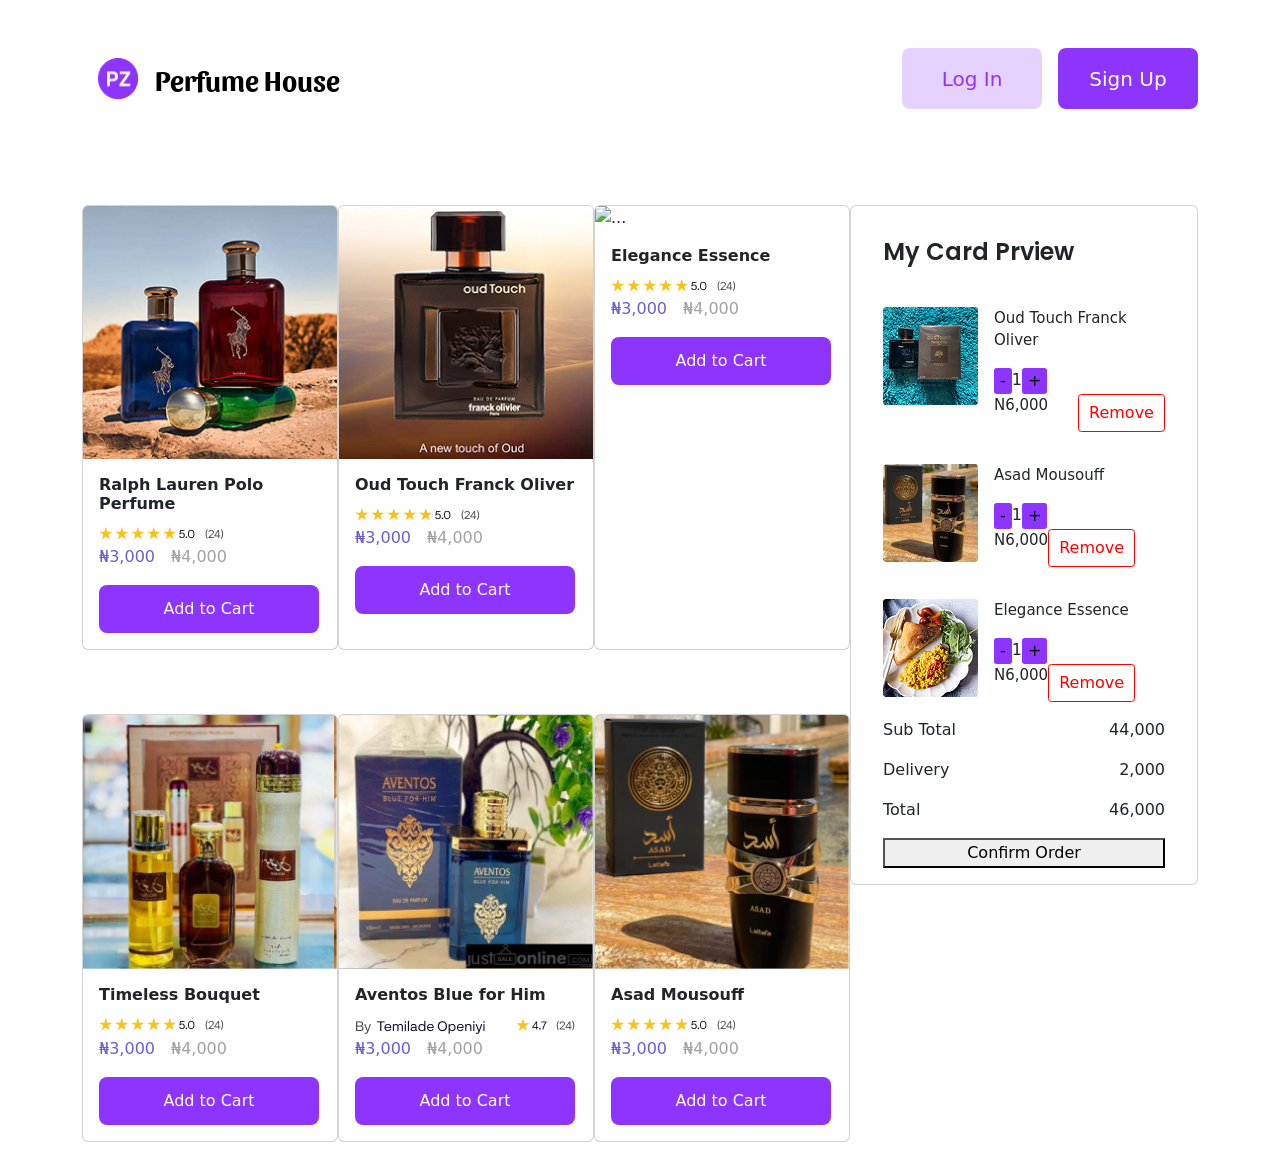
==== index.html @ 573912c6 "fixes: worked on project + issue" ====
<!doctype html>
<html lang="en">

<head>
  <meta charset="UTF-8" />
  <meta name="viewport" content="width=device-width, initial-scale=1.0" />
  <title>Perfume</title>
  <link href="https://cdn.jsdelivr.net/npm/bootstrap@5.3.8/dist/css/bootstrap.min.css" rel="stylesheet"
    integrity="sha384-sRIl4kxILFvY47J16cr9ZwB07vP4J8+LH7qKQnuqkuIAvNWLzeN8tE5YBujZqJLB" crossorigin="anonymous" />
  <link rel="stylesheet" href="style.css" />
</head>

<body>
  <!-- Nav -->
  <nav class="navbar navbar-expand-lg">
    <div class="container">
      <a class="navbar-brand d-flex" href="#"><img src="assets/Group 9283 (1).png" class="" alt=""><span
          class="d-none d-md-block">Perfume House</span></a>
      <button class="navbar-toggler" type="button" data-bs-toggle="collapse" data-bs-target="#navbarSupportedContent"
        aria-controls="navbarSupportedContent" aria-expanded="false" aria-label="Toggle navigation">
        <span class="navbar-toggler-icon "></span>
      </button>
      <div class="collapse navbar-collapse" id="navbarSupportedContent">
        <ul class="navbar-nav me-auto mb-2 mb-lg-0">
        </ul>
        <form class="d-flex gap-3" role="search">
          <button class="btn btn-outline-success" type="submit" id="btn-1">Log In</button>
          <button class="btn btn-outline-success" type="submit" id="btn-2">Sign Up</button>
        </form>
      </div>
    </div>
  </nav>



  <!-- Main -->
  <main class="d-flex flex-row">
    <div class="main-div container">
      <section class="cards d-flex flex-column">

        <div class="card-123 d-flex justify-content-between">
          <!-- Card 1 -->
          <div class="card" style="width: 256px">
            <img src="assets/image 1.png" class="card-img-top" alt="...">
            <div class="card-body">
              <h5 class="card-title">Ralph Lauren Polo Perfume</h5>
              <img src="assets/Frame 25.png" alt="frame25">
              <div class="d-flex gap-3">
                <p id="p-1">₦3,000
                <p id="p-2">₦4,000</p>
                </p>
              </div>
              <button>Add to Cart</button>
            </div>
          </div>

          <!-- Card 2 -->
          <div class="card" style="width: 256px">
            <img src="assets/image 1 (1).png" class="card-img-top" alt="...">
            <div class="card-body">
              <h5 class="card-title">Oud Touch Franck Oliver</h5>
              <img src="assets/Frame 25.png" alt="frame25">
              <div class="d-flex gap-3">
                <p id="p-1">₦3,000
                <p id="p-2">₦4,000</p>
                </p>
              </div>
              <button>Add to Cart</button>
            </div>
          </div>

          <!-- Card 3 -->
          <div class="card" style="width: 256px">
            <img src="assets/images.png" class="card-img-top" alt="...">
            <div class="card-body">
              <h5 class="card-title">Elegance Essence</h5>
              <img src="assets/Frame 25.png" alt="frame25">
              <div class="d-flex gap-3">
                <p id="p-1">₦3,000
                <p id="p-2">₦4,000</p>
                </p>
              </div>
              <button>Add to Cart</button>
            </div>
          </div>
        </div>

        <div class="card-456 d-flex justify-content-between pt-5">
          <!-- Card 4 -->
          <div class="card" style="width: 256px">
            <img src="assets/Images (1).png" class="card-img-top" alt="...">
            <div class="card-body">
              <h5 class="card-title">Timeless Bouquet</h5>
              <img src="assets/Frame 25.png" alt="frame25">
              <div class="d-flex gap-3">
                <p id="p-1">₦3,000
                <p id="p-2">₦4,000</p>
                </p>
              </div>
              <button>Add to Cart</button>
            </div>
          </div>

          <!-- Card 5 -->
          <div class="card" style="width: 256px">
            <img src="assets/Images (2).png" class="card-img-top" alt="...">
            <div class="card-body">
              <h5 class="card-title">Aventos Blue for Him</h5>
              <img src="assets/Frame 26.png" alt="frame25">
              <div class="d-flex gap-3">
                <p id="p-1">₦3,000
                <p id="p-2">₦4,000</p>
                </p>
              </div>
              <button>Add to Cart</button>
            </div>
          </div>

          <!-- Card 6 -->
          <div class="card" style="width: 256px">
            <img src="assets/Images (3).png" class="card-img-top" alt="...">
            <div class="card-body">
              <h5 class="card-title">Asad Mousouff</h5>
              <img src="assets/Frame 25.png" alt="frame25">
              <div class="d-flex gap-3">
                <p id="p-1">₦3,000
                <p id="p-2">₦4,000</p>
                </p>
              </div>
              <button>Add to Cart</button>
            </div>
          </div>
        </div>
      </section>
      <!-- My Cart Preview -->
      <div>
        <div class="card mcp p-3" style="width: 348px">
          <div class="card-body">
            <h5 class="card-title">My Card Prview</h5>
          </div>

          <!-- 1 -->
          <div class="d-flex flex-column mcp-div">
            <div class="d-flex">
              <img src="assets/Frame 1000004688.png" alt="">
              <div class="d-flex flex-column">
                <div class="d-flex justify-content-center text-div">
                  <p>Oud Touch Franck Oliver</p>
                </div>

                <div class="d-flex"><button class="minus-btn">-</button>1<button class="plus-btn">+</button></div>
                <div class="d-flex justify-content-between">
                  <p>N6,000</p><button class="remove-btn">Remove</button>
                </div>
              </div>
            </div>
          </div>

          <!-- 2 -->
          <div class="d-flex flex-column mcp-div">
            <div class="d-flex">
              <img src="assets/Frame 1000004688 (3).png" alt="">
              <div class="d-flex flex-column">
                <div class="d-flex align-items-center text-div">
                  <p>Asad Mousouff</p>
                </div>

                <div class="d-flex"><button class="minus-btn">-</button>1<button class="plus-btn">+</button></div>
                <div class="d-flex justify-content-between">
                  <p>N6,000</p><button class="remove-btn">Remove</button>
                </div>
              </div>
            </div>
          </div>

          <!-- 3 -->
          <div class="d-flex flex-column mcp-div">
            <div class="d-flex">
              <img src="assets/Frame 1000004688 (4).png" alt="">
              <div class="d-flex flex-column">
                <div class="d-flex align-items-center text-div">
                  <p>Elegance Essence</p>
                </div>

                <div class="d-flex"><button class="minus-btn">-</button>1<button class="plus-btn">+</button></div>
                <div class="d-flex justify-content-between">
                  <p>N6,000</p><button class="remove-btn">Remove</button>
                </div>
              </div>
            </div>
          </div>

        <!-- Order Confirmation -->
        <div class="d-flex flex-column od-conf">
          <div class="d-flex justify-content-between">
            <p>Sub Total</p>
            <p>44,000</p>
          </div>
          <div class="d-flex justify-content-between">
            <p>Delivery</p>
            <p>2,000</p>
          </div>
          <div class="d-flex justify-content-between">
            <p>Total</p>
            <p>46,000</p>
          </div>
          <button>Confirm Order</button>
        </div>
        </div>


      </div>


    </div>
  </main>

  <script src="https://cdn.jsdelivr.net/npm/bootstrap@5.3.8/dist/js/bootstrap.bundle.min.js"
    integrity="sha384-FKyoEForCGlyvwx9Hj09JcYn3nv7wiPVlz7YYwJrWVcXK/BmnVDxM+D2scQbITxI"
    crossorigin="anonymous"></script>
</body>

</html>
---- style.css ----
@import url("https://fonts.googleapis.com/css2?family=Sansita:ital,wght@0,400;0,700;0,800;0,900;1,400;1,700;1,800;1,900&display=swap");
@import url('https://fonts.googleapis.com/css2?family=Poppins:ital,wght@0,100;0,200;0,300;0,400;0,500;0,600;0,700;0,800;0,900;1,100;1,200;1,300;1,400;1,500;1,600;1,700;1,800;1,900&display=swap');

/* Nav */

.navbar {
  padding: 3rem 0;
}

.navbar-brand img {
  padding-right: 1rem;
}

.navbar form button {
  width: 140px;
  height: 61px;
  padding: 10px;
  border-radius: 8px;
  border: none;
  font-size: 20px;
  font-weight: 500;
}

.navbar a {
  font-size: 28px;
  font-weight: 700;
  font-family: "Sansita", sans-serif;
  padding-left: 1rem;
}
nav #btn-1 {
  color: #8d34ff;
  background-color: #e6d2ff;
}

nav #btn-2 {
  color: white;
  background-color: #8d34ff;
}

/* Main */

main {

}

.main-div {
  margin-top: 3rem;
  display: flex;
  justify-content: space-between;

}
.card {
  display: flex;
margin: 0 auto;
width: 375px;
margin-bottom: 1rem;
}

.cards .card button{
padding: 12px 42.5px;
background-color: #8D34FF;
border-radius: 8px;
width: 220px;
color: white;
border: none;
}
.card #p-1{
  color: #6D5DD3;
  font-weight: 500;
}

.card #p-2{
  color: #A2A2A2;
  font-weight: 500;
}



.card h5 {
  font-size: 16px;
  font-weight: 700;
}

main section {
  display: flex;
  width: 838px;
}

main section .card {
  width: 256px;
}

/* My Cart Preview */
.mcp {
  width: 348px;
}

.mcp h5 {
  font-size: 24px;
  font-weight: 600;
  font-family: "Poppins", sans-serif;
}

.mcp img {
width: 95px;
height: 98px;
margin-right: 1rem;
}

.plus-btn {
  background-color: #8D34FF;
border: none;
border-radius: 2.79px;
}

.minus-btn {
  background-color: #8D34FF;
border: none;
border-radius: 2.79px;
}

.mcp .text-div {
  padding: 0 auto ;
}

.mcp-div {
padding: 1rem 1rem;
}

.od-conf {
padding: 0 1rem;
}

.mcp-div p{
  font-size: 15px;
font-weight: 500;
}


.mcp button {

}


.mcp .remove-btn {
  justify-content: center;
  align-items: center;
  display: flex;
  color: red;
  width: 87px;
  height: 26px;
  background-color: white;
  border: 1px solid red;
  padding: 18px;
  border-radius: 3.5px;
}

.mcp .plus-btn {

}

@media (max-width: 425px) {
  .navbar {
    padding: 1rem 0;
  }

  .navbar a {
    display: none;
  }

  nav form {
    display: flex;
    flex-direction: column;
    align-items: center;
  }
  nav form #btn-1 {
    margin-top: 2rem;
    width: 300px;
    height: 61px;
  }

  nav form #btn-2 {
    width: 300px;
    height: 61px;
  }
  main {
    display: flex;
    flex-direction: column;
    justify-content: center;
    overflow: hidden;
  }
  .main-div {
    display: flex;

    flex-direction: column;
  }

  .card-123,
  .card-456 {
    display: flex;
    flex-direction: column;
  }
.card {
    width: 100%;
  }

  .cards {
        display: flex;
    justify-content: center;
    width: 100%;
}

  .cards button {
  padding: 12px 42.5px;
  color: white;
  background-color: #8D34FF;
  border-radius: 8px;
  font-weight: 500;
  font-family: "Poppins", sans-serif;
  border: none;
}
}

@media (max-width: 850px) {
}
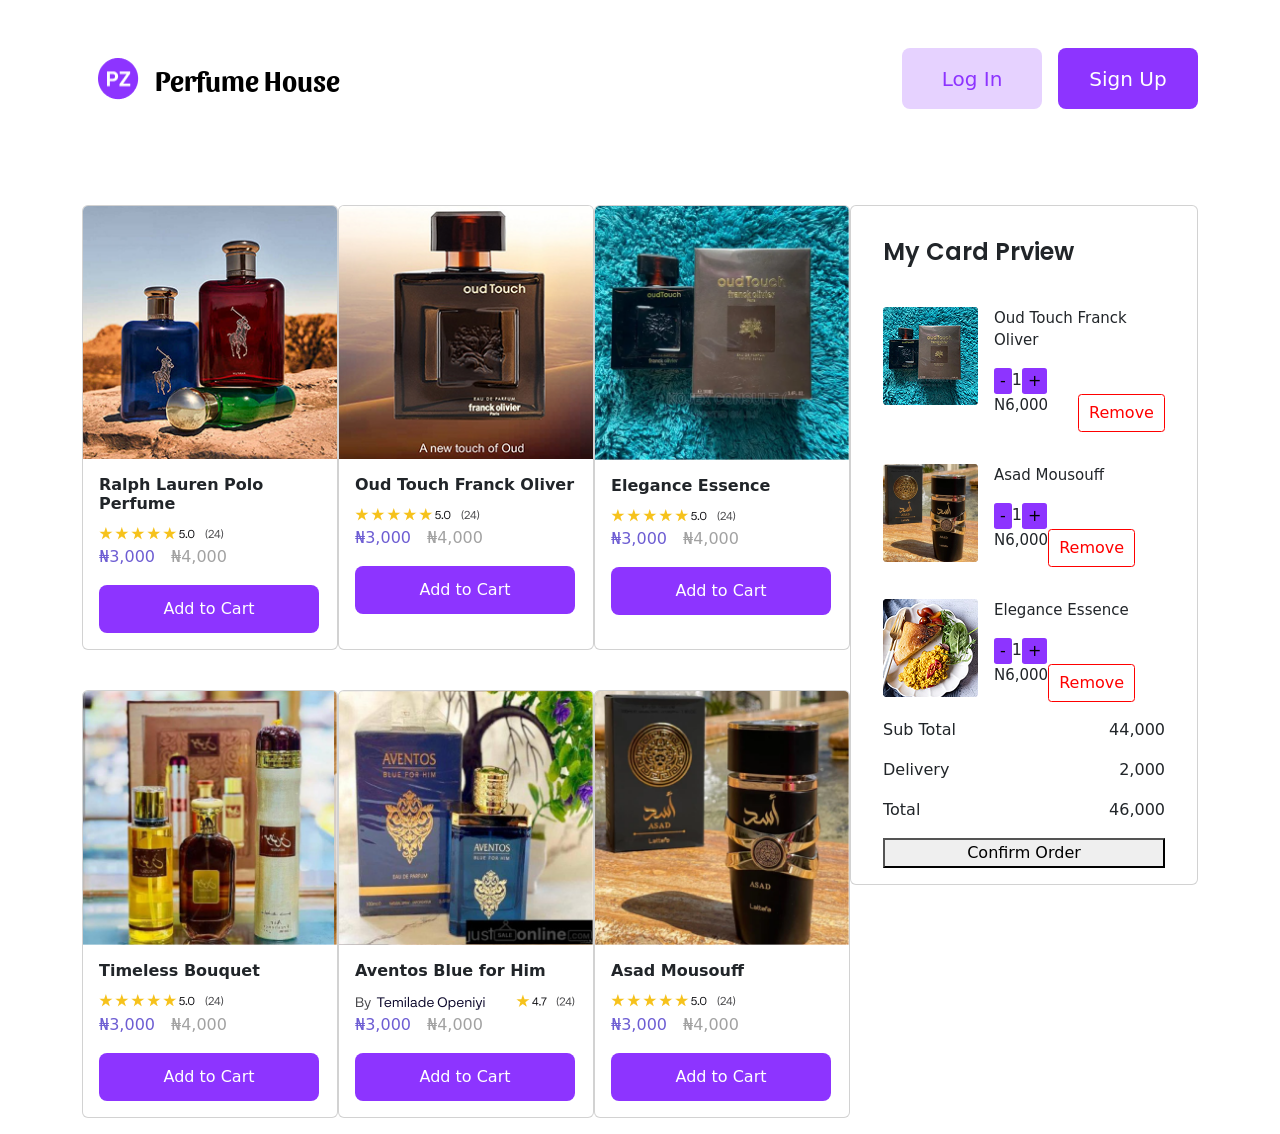
==== commit d8f9a53e: "fixes: worked on project" ====
--- a/index.html
+++ b/index.html
@@ -71,7 +71,7 @@
 
           <!-- Card 3 -->
           <div class="card" style="width: 256px">
-            <img src="assets/images.png" class="card-img-top" alt="...">
+            <img src="assets/Images.png" class="card-img-top" alt="elegance">
             <div class="card-body">
               <h5 class="card-title">Elegance Essence</h5>
               <img src="assets/Frame 25.png" alt="frame25">
@@ -85,7 +85,7 @@
           </div>
         </div>
 
-        <div class="card-456 d-flex justify-content-between pt-5">
+        <div class="card-456 d-flex justify-content-between pt-4">
           <!-- Card 4 -->
           <div class="card" style="width: 256px">
             <img src="assets/Images (1).png" class="card-img-top" alt="...">
--- a/style.css
+++ b/style.css
@@ -156,7 +156,7 @@
 }
 
 .mcp .plus-btn {
-
+border: none;
 }
 
 @media (max-width: 425px) {
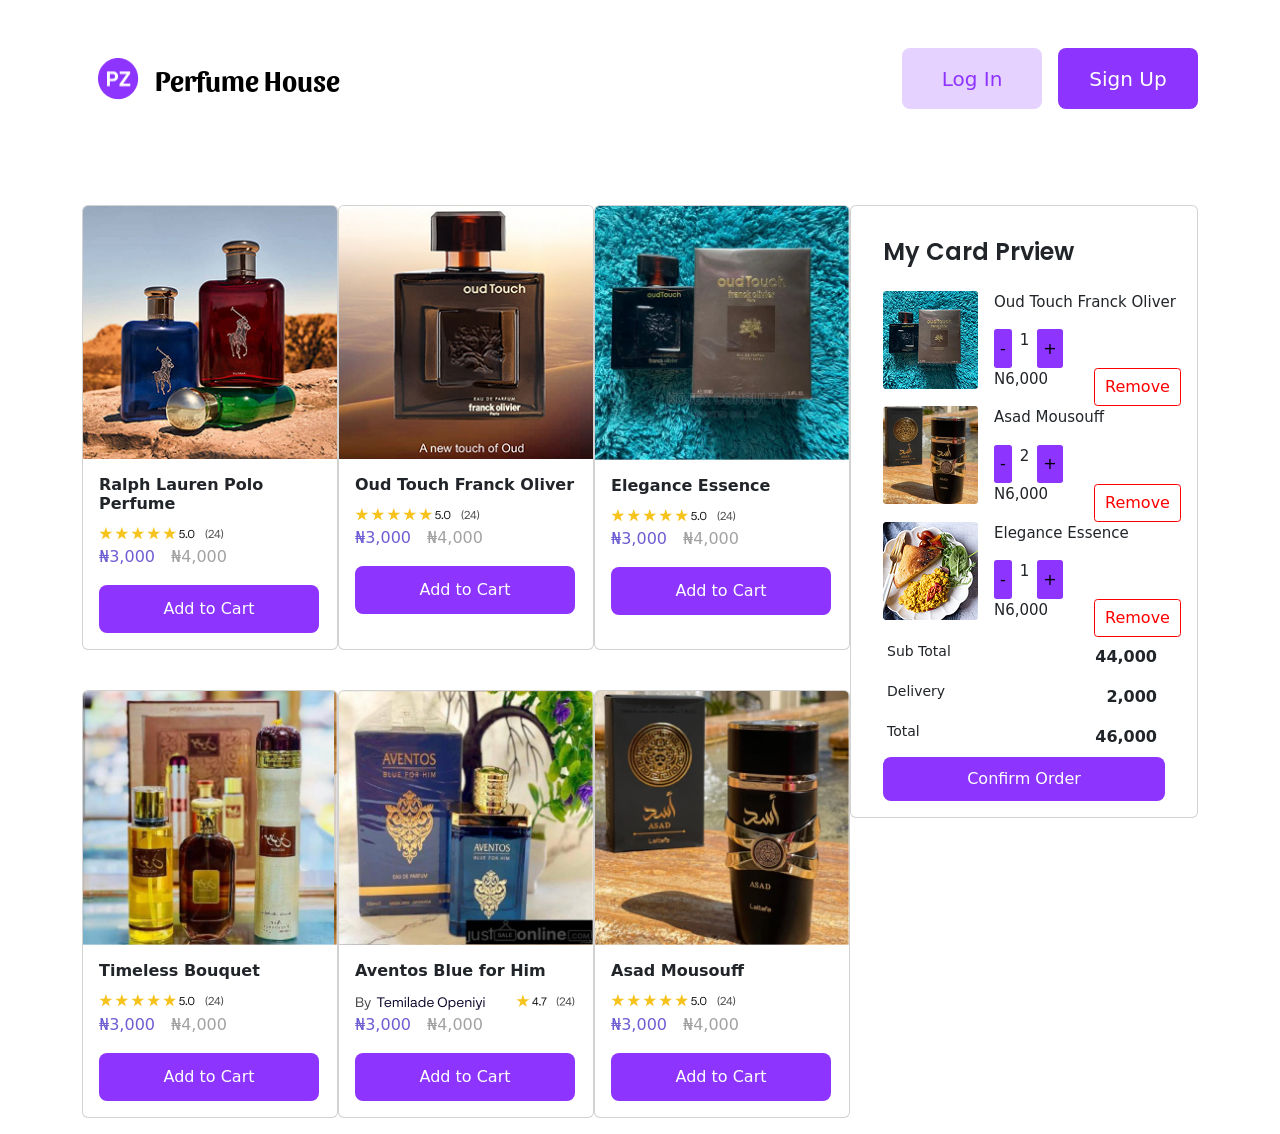
==== commit a9b57992: "fixes: worked on project" ====
--- a/index.html
+++ b/index.html
@@ -40,7 +40,7 @@
 
         <div class="card-123 d-flex justify-content-between">
           <!-- Card 1 -->
-          <div class="card" style="width: 256px">
+          <div class="card">
             <img src="assets/image 1.png" class="card-img-top" alt="...">
             <div class="card-body">
               <h5 class="card-title">Ralph Lauren Polo Perfume</h5>
@@ -55,7 +55,7 @@
           </div>
 
           <!-- Card 2 -->
-          <div class="card" style="width: 256px">
+          <div class="card" >
             <img src="assets/image 1 (1).png" class="card-img-top" alt="...">
             <div class="card-body">
               <h5 class="card-title">Oud Touch Franck Oliver</h5>
@@ -70,7 +70,7 @@
           </div>
 
           <!-- Card 3 -->
-          <div class="card" style="width: 256px">
+          <div class="card" >
             <img src="assets/Images.png" class="card-img-top" alt="elegance">
             <div class="card-body">
               <h5 class="card-title">Elegance Essence</h5>
@@ -87,7 +87,7 @@
 
         <div class="card-456 d-flex justify-content-between pt-4">
           <!-- Card 4 -->
-          <div class="card" style="width: 256px">
+          <div class="card">
             <img src="assets/Images (1).png" class="card-img-top" alt="...">
             <div class="card-body">
               <h5 class="card-title">Timeless Bouquet</h5>
@@ -102,7 +102,7 @@
           </div>
 
           <!-- Card 5 -->
-          <div class="card" style="width: 256px">
+          <div class="card">
             <img src="assets/Images (2).png" class="card-img-top" alt="...">
             <div class="card-body">
               <h5 class="card-title">Aventos Blue for Him</h5>
@@ -117,7 +117,7 @@
           </div>
 
           <!-- Card 6 -->
-          <div class="card" style="width: 256px">
+          <div class="card">
             <img src="assets/Images (3).png" class="card-img-top" alt="...">
             <div class="card-body">
               <h5 class="card-title">Asad Mousouff</h5>
@@ -143,13 +143,15 @@
           <div class="d-flex flex-column mcp-div">
             <div class="d-flex">
               <img src="assets/Frame 1000004688.png" alt="">
-              <div class="d-flex flex-column">
-                <div class="d-flex justify-content-center text-div">
+              <div class="d-flex flex-column mcp-div-2">
+                <div class="d-flex text-div">
                   <p>Oud Touch Franck Oliver</p>
                 </div>
 
-                <div class="d-flex"><button class="minus-btn">-</button>1<button class="plus-btn">+</button></div>
-                <div class="d-flex justify-content-between">
+                <div class="d-flex mcp-num">
+                  <button class="minus-btn">-</button><p>1</p><button class="plus-btn">+</button>
+                </div>
+                <div class="d-flex justify-content-between mcp-div-3">
                   <p>N6,000</p><button class="remove-btn">Remove</button>
                 </div>
               </div>
@@ -160,13 +162,15 @@
           <div class="d-flex flex-column mcp-div">
             <div class="d-flex">
               <img src="assets/Frame 1000004688 (3).png" alt="">
-              <div class="d-flex flex-column">
-                <div class="d-flex align-items-center text-div">
+              <div class="d-flex flex-column mcp-div-2">
+                <div class="d-flex text-div">
                   <p>Asad Mousouff</p>
                 </div>
 
-                <div class="d-flex"><button class="minus-btn">-</button>1<button class="plus-btn">+</button></div>
-                <div class="d-flex justify-content-between">
+                <div class="d-flex mcp-num">
+                  <button class="minus-btn">-</button><p>2</p><button class="plus-btn">+</button>
+                </div>
+                <div class="d-flex justify-content-between mcp-div-3">
                   <p>N6,000</p><button class="remove-btn">Remove</button>
                 </div>
               </div>
@@ -177,13 +181,15 @@
           <div class="d-flex flex-column mcp-div">
             <div class="d-flex">
               <img src="assets/Frame 1000004688 (4).png" alt="">
-              <div class="d-flex flex-column">
-                <div class="d-flex align-items-center text-div">
+              <div class="d-flex flex-column mcp-div-2">
+                <div class="d-flex text-div">
                   <p>Elegance Essence</p>
                 </div>
 
-                <div class="d-flex"><button class="minus-btn">-</button>1<button class="plus-btn">+</button></div>
-                <div class="d-flex justify-content-between">
+                <div class="d-flex mcp-num">
+                  <button class="minus-btn">-</button><p>1</p><button class="plus-btn">+</button>
+                </div>
+                <div class="d-flex justify-content-between mcp-div-3">
                   <p>N6,000</p><button class="remove-btn">Remove</button>
                 </div>
               </div>
@@ -192,17 +198,17 @@
 
         <!-- Order Confirmation -->
         <div class="d-flex flex-column od-conf">
-          <div class="d-flex justify-content-between">
-            <p>Sub Total</p>
-            <p>44,000</p>
-          </div>
-          <div class="d-flex justify-content-between">
-            <p>Delivery</p>
-            <p>2,000</p>
-          </div>
-          <div class="d-flex justify-content-between">
-            <p>Total</p>
-            <p>46,000</p>
+          <div class="d-flex justify-content-between od-conf-div">
+            <p class="p-1">Sub Total</p>
+            <p class="p-2">44,000</p>
+          </div>
+          <div class="d-flex justify-content-between od-conf-div">
+            <p class="p-1">Delivery</p>
+            <p class="p-2">2,000</p>
+          </div>
+          <div class="d-flex justify-content-between od-conf-div">
+            <p class="p-1">Total</p>
+            <p class="p-2">46,000</p>
           </div>
           <button>Confirm Order</button>
         </div>
--- a/style.css
+++ b/style.css
@@ -74,6 +74,9 @@
   font-weight: 500;
 }
 
+.cards .card {
+  width: 256px;
+}
 
 
 .card h5 {
@@ -124,11 +127,47 @@
 }
 
 .mcp-div {
-padding: 1rem 1rem;
+padding-left: 1rem;
+
+}
+
+.mcp-div-2 {
+  width: 100%;
+}
+
+.mcp-num p {
+  padding: 0 0.5rem;
+}
+
+.mcp-div-3 {
+  display: flex;
+  align-items: center;
 }
 
 .od-conf {
 padding: 0 1rem;
+}
+
+.od-conf .p-1 {
+font-weight: 500;
+font-size: 14px;
+}
+
+.od-conf .p-2 {
+  font-weight: 800;
+  font-size: 16px;
+}
+
+.od-conf-div {
+  height: 2.5rem;
+}
+
+.od-conf button {
+background-color: #8D34FF;
+border-radius: 8px;
+height: 44px;
+border: none;
+color: white;
 }
 
 .mcp-div p{
@@ -200,9 +239,9 @@
     display: flex;
     flex-direction: column;
   }
-.card {
-    width: 100%;
-  }
+.cards .card {
+  width: 100%;
+}
 
   .cards {
         display: flex;
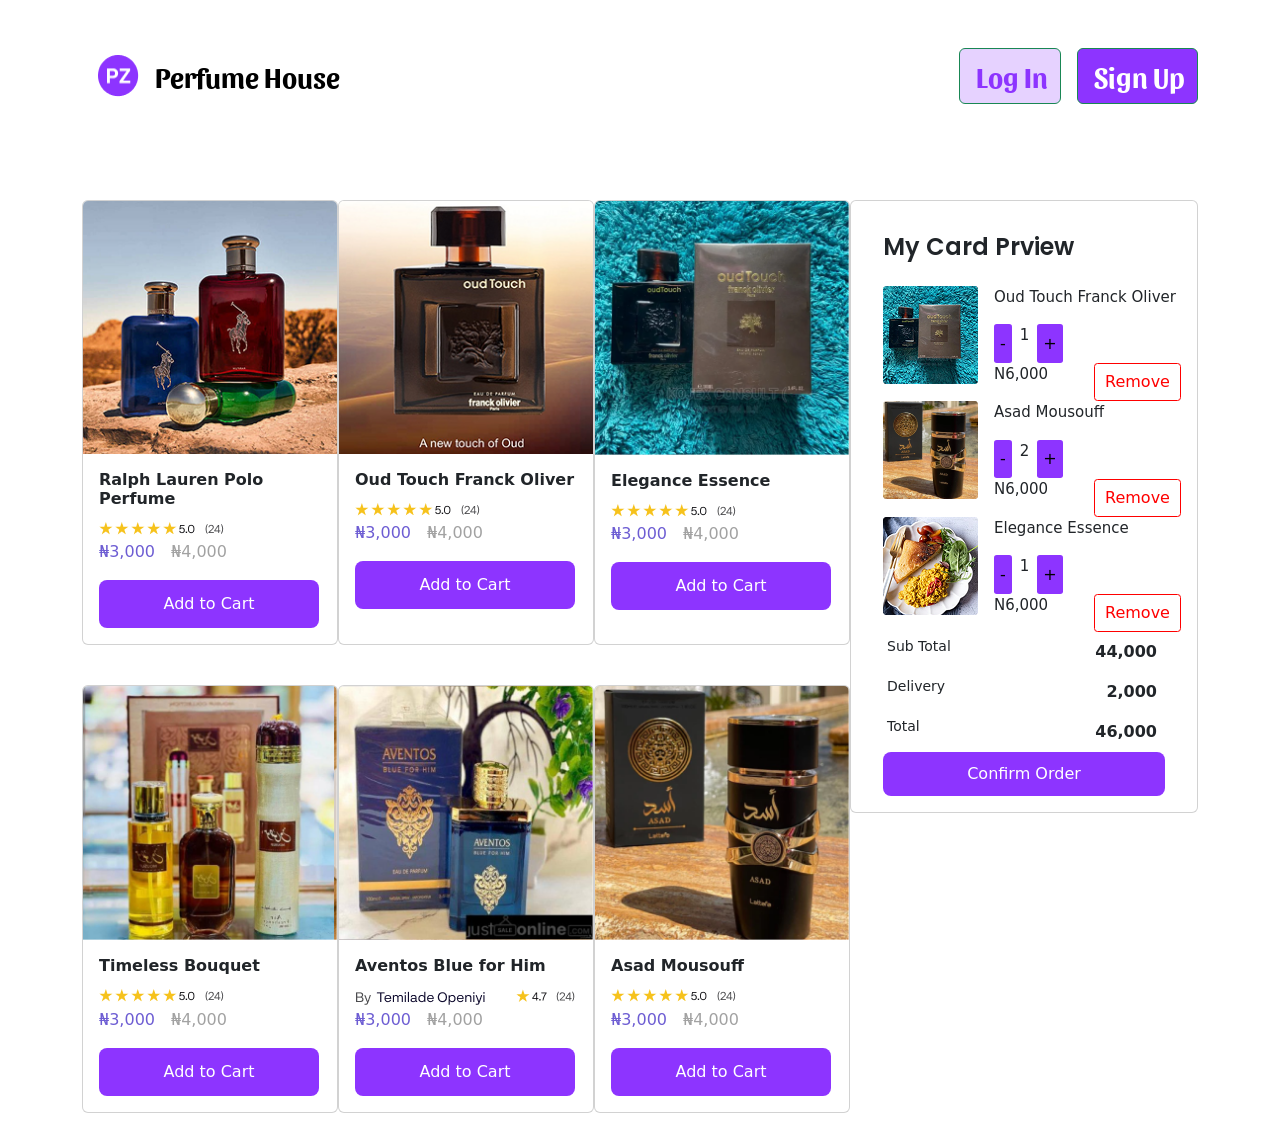
==== commit c04e2852: "fixes: worked on project + issue" ====
--- a/index.html
+++ b/index.html
@@ -14,19 +14,25 @@
   <!-- Nav -->
   <nav class="navbar navbar-expand-lg">
     <div class="container">
-      <a class="navbar-brand d-flex" href="#"><img src="assets/Group 9283 (1).png" class="" alt=""><span
-          class="d-none d-md-block">Perfume House</span></a>
+      <a class="navbar-brand d-flex" href="index.html">
+        <img src="assets/Group 9283 (1).png" alt="">
+        <span class="d-none d-md-block">Perfume House</span>
+      </a>
       <button class="navbar-toggler" type="button" data-bs-toggle="collapse" data-bs-target="#navbarSupportedContent"
         aria-controls="navbarSupportedContent" aria-expanded="false" aria-label="Toggle navigation">
-        <span class="navbar-toggler-icon "></span>
+        <span class="navbar-toggler-icon"></span>
       </button>
       <div class="collapse navbar-collapse" id="navbarSupportedContent">
         <ul class="navbar-nav me-auto mb-2 mb-lg-0">
         </ul>
-        <form class="d-flex gap-3" role="search">
-          <button class="btn btn-outline-success" type="submit" id="btn-1">Log In</button>
-          <button class="btn btn-outline-success" type="submit" id="btn-2">Sign Up</button>
-        </form>
+        <div class="d-flex gap-3">
+          <a href="login.html" class="btn btn-outline-success" id="btn-1">
+            Log In
+          </a>
+          <a href="signup.html" class="btn btn-outline-success" id="btn-2">
+            Sign Up
+          </a>
+        </div>
       </div>
     </div>
   </nav>
@@ -55,7 +61,7 @@
           </div>
 
           <!-- Card 2 -->
-          <div class="card" >
+          <div class="card">
             <img src="assets/image 1 (1).png" class="card-img-top" alt="...">
             <div class="card-body">
               <h5 class="card-title">Oud Touch Franck Oliver</h5>
@@ -70,7 +76,7 @@
           </div>
 
           <!-- Card 3 -->
-          <div class="card" >
+          <div class="card">
             <img src="assets/Images.png" class="card-img-top" alt="elegance">
             <div class="card-body">
               <h5 class="card-title">Elegance Essence</h5>
@@ -149,7 +155,8 @@
                 </div>
 
                 <div class="d-flex mcp-num">
-                  <button class="minus-btn">-</button><p>1</p><button class="plus-btn">+</button>
+                  <button class="minus-btn">-</button>
+                  <p>1</p><button class="plus-btn">+</button>
                 </div>
                 <div class="d-flex justify-content-between mcp-div-3">
                   <p>N6,000</p><button class="remove-btn">Remove</button>
@@ -168,7 +175,8 @@
                 </div>
 
                 <div class="d-flex mcp-num">
-                  <button class="minus-btn">-</button><p>2</p><button class="plus-btn">+</button>
+                  <button class="minus-btn">-</button>
+                  <p>2</p><button class="plus-btn">+</button>
                 </div>
                 <div class="d-flex justify-content-between mcp-div-3">
                   <p>N6,000</p><button class="remove-btn">Remove</button>
@@ -187,7 +195,8 @@
                 </div>
 
                 <div class="d-flex mcp-num">
-                  <button class="minus-btn">-</button><p>1</p><button class="plus-btn">+</button>
+                  <button class="minus-btn">-</button>
+                  <p>1</p><button class="plus-btn">+</button>
                 </div>
                 <div class="d-flex justify-content-between mcp-div-3">
                   <p>N6,000</p><button class="remove-btn">Remove</button>
@@ -196,22 +205,22 @@
             </div>
           </div>
 
-        <!-- Order Confirmation -->
-        <div class="d-flex flex-column od-conf">
-          <div class="d-flex justify-content-between od-conf-div">
-            <p class="p-1">Sub Total</p>
-            <p class="p-2">44,000</p>
-          </div>
-          <div class="d-flex justify-content-between od-conf-div">
-            <p class="p-1">Delivery</p>
-            <p class="p-2">2,000</p>
-          </div>
-          <div class="d-flex justify-content-between od-conf-div">
-            <p class="p-1">Total</p>
-            <p class="p-2">46,000</p>
-          </div>
-          <button>Confirm Order</button>
-        </div>
+          <!-- Order Confirmation -->
+          <div class="d-flex flex-column od-conf">
+            <div class="d-flex justify-content-between od-conf-div">
+              <p class="p-1">Sub Total</p>
+              <p class="p-2">44,000</p>
+            </div>
+            <div class="d-flex justify-content-between od-conf-div">
+              <p class="p-1">Delivery</p>
+              <p class="p-2">2,000</p>
+            </div>
+            <div class="d-flex justify-content-between od-conf-div">
+              <p class="p-1">Total</p>
+              <p class="p-2">46,000</p>
+            </div>
+            <button>Confirm Order</button>
+          </div>
         </div>
 
 
--- a/style.css
+++ b/style.css
@@ -239,6 +239,7 @@
     display: flex;
     flex-direction: column;
   }
+
 .cards .card {
   width: 100%;
 }
@@ -262,3 +263,4 @@
 
 @media (max-width: 850px) {
 }
+
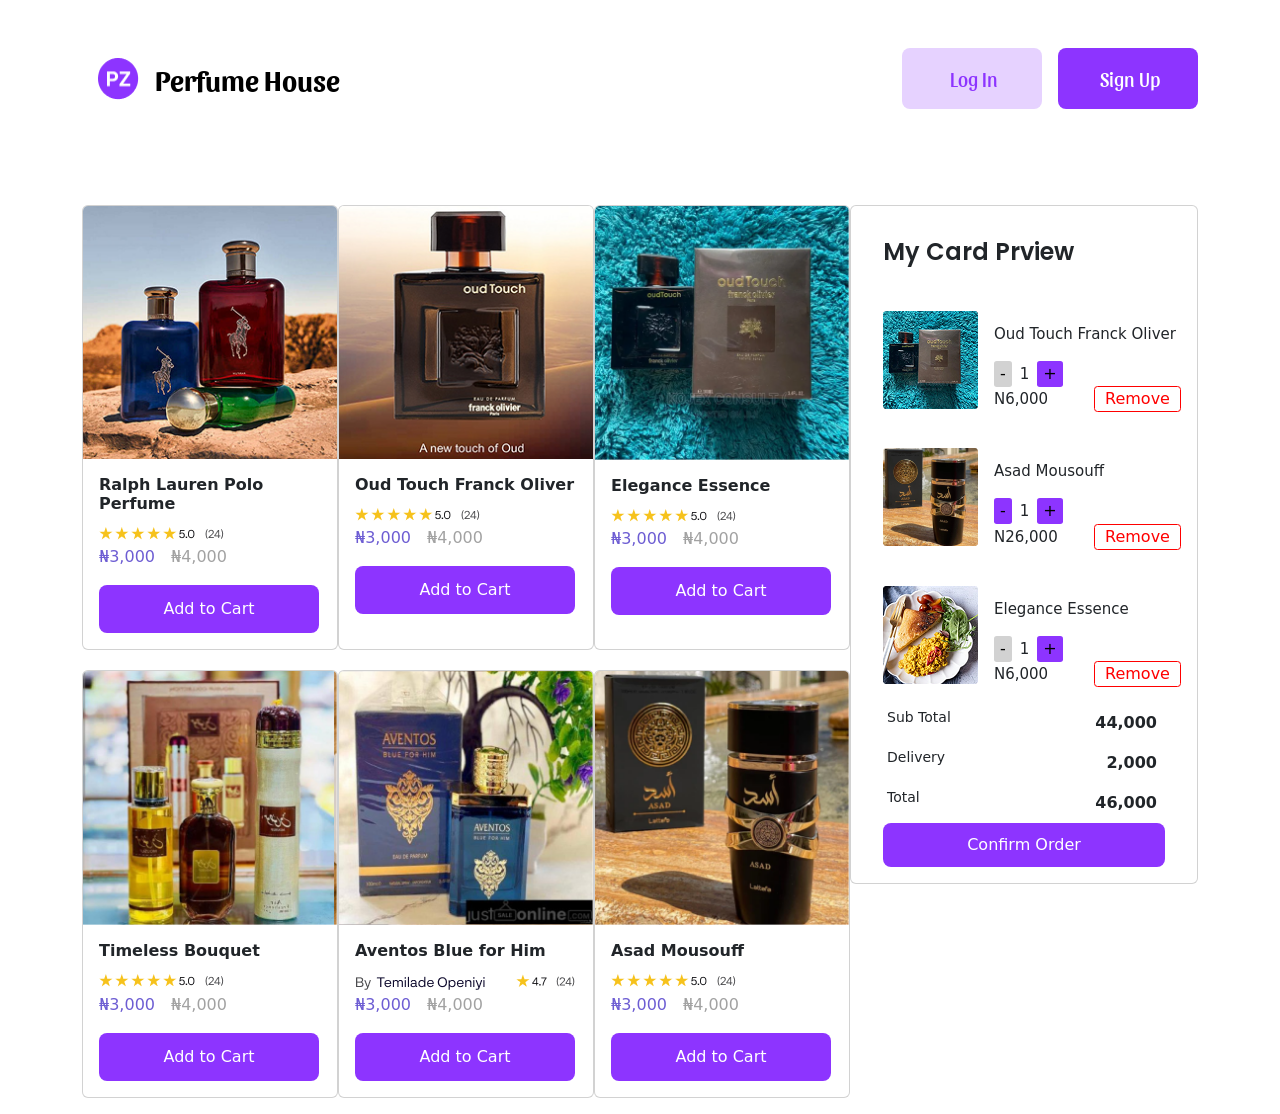
==== commit f094cadf: "fixes: worked on project + issue" ====
--- a/index.html
+++ b/index.html
@@ -50,13 +50,13 @@
             <img src="assets/image 1.png" class="card-img-top" alt="...">
             <div class="card-body">
               <h5 class="card-title">Ralph Lauren Polo Perfume</h5>
-              <img src="assets/Frame 25.png" alt="frame25">
-              <div class="d-flex gap-3">
-                <p id="p-1">₦3,000
-                <p id="p-2">₦4,000</p>
-                </p>
-              </div>
-              <button>Add to Cart</button>
+              <img class="item-25" src="assets/Frame 25.png" alt="frame25">
+              <div class="d-flex gap-3">
+                <p id="p-1">₦3,000
+                <p id="p-2">₦4,000</p>
+                </p>
+              </div>
+              <button class="card-btn">Add to Cart</button>
             </div>
           </div>
 
@@ -65,7 +65,7 @@
             <img src="assets/image 1 (1).png" class="card-img-top" alt="...">
             <div class="card-body">
               <h5 class="card-title">Oud Touch Franck Oliver</h5>
-              <img src="assets/Frame 25.png" alt="frame25">
+              <img class="item-25" src="assets/Frame 25.png" alt="frame25">
               <div class="d-flex gap-3">
                 <p id="p-1">₦3,000
                 <p id="p-2">₦4,000</p>
@@ -80,24 +80,24 @@
             <img src="assets/Images.png" class="card-img-top" alt="elegance">
             <div class="card-body">
               <h5 class="card-title">Elegance Essence</h5>
-              <img src="assets/Frame 25.png" alt="frame25">
-              <div class="d-flex gap-3">
-                <p id="p-1">₦3,000
-                <p id="p-2">₦4,000</p>
-                </p>
-              </div>
-              <button>Add to Cart</button>
-            </div>
-          </div>
-        </div>
-
-        <div class="card-456 d-flex justify-content-between pt-4">
+              <img class="item-25" src="assets/Frame 25.png" alt="frame25">
+              <div class="d-flex gap-3">
+                <p id="p-1">₦3,000
+                <p id="p-2">₦4,000</p>
+                </p>
+              </div>
+              <button>Add to Cart</button>
+            </div>
+          </div>
+        </div>
+
+        <div class="card-456 d-flex justify-content-between pt-1">
           <!-- Card 4 -->
           <div class="card">
             <img src="assets/Images (1).png" class="card-img-top" alt="...">
             <div class="card-body">
               <h5 class="card-title">Timeless Bouquet</h5>
-              <img src="assets/Frame 25.png" alt="frame25">
+              <img class="item-25" src="assets/Frame 25.png" alt="frame25">
               <div class="d-flex gap-3">
                 <p id="p-1">₦3,000
                 <p id="p-2">₦4,000</p>
@@ -112,7 +112,7 @@
             <img src="assets/Images (2).png" class="card-img-top" alt="...">
             <div class="card-body">
               <h5 class="card-title">Aventos Blue for Him</h5>
-              <img src="assets/Frame 26.png" alt="frame25">
+              <img class="item-25" src="assets/Frame 26.png" alt="frame25">
               <div class="d-flex gap-3">
                 <p id="p-1">₦3,000
                 <p id="p-2">₦4,000</p>
@@ -127,7 +127,7 @@
             <img src="assets/Images (3).png" class="card-img-top" alt="...">
             <div class="card-body">
               <h5 class="card-title">Asad Mousouff</h5>
-              <img src="assets/Frame 25.png" alt="frame25">
+              <img class="item-25" src="assets/Frame 25.png" alt="frame25">
               <div class="d-flex gap-3">
                 <p id="p-1">₦3,000
                 <p id="p-2">₦4,000</p>
@@ -147,16 +147,16 @@
 
           <!-- 1 -->
           <div class="d-flex flex-column mcp-div">
-            <div class="d-flex">
+            <div class="d-flex align-items-center">
               <img src="assets/Frame 1000004688.png" alt="">
               <div class="d-flex flex-column mcp-div-2">
                 <div class="d-flex text-div">
                   <p>Oud Touch Franck Oliver</p>
                 </div>
 
-                <div class="d-flex mcp-num">
-                  <button class="minus-btn">-</button>
-                  <p>1</p><button class="plus-btn">+</button>
+                <div class="d-flex gap-2 align-items-center mcp-num">
+                  <button class="minus-btn-1">-</button>
+                  <p class="mt-3">1</p><button class="plus-btn">+</button>
                 </div>
                 <div class="d-flex justify-content-between mcp-div-3">
                   <p>N6,000</p><button class="remove-btn">Remove</button>
@@ -165,21 +165,22 @@
             </div>
           </div>
 
+
           <!-- 2 -->
           <div class="d-flex flex-column mcp-div">
-            <div class="d-flex">
+            <div class="d-flex align-items-center">
               <img src="assets/Frame 1000004688 (3).png" alt="">
               <div class="d-flex flex-column mcp-div-2">
                 <div class="d-flex text-div">
                   <p>Asad Mousouff</p>
                 </div>
 
-                <div class="d-flex mcp-num">
+                <div class="d-flex gap-2 align-items-center mcp-num">
                   <button class="minus-btn">-</button>
-                  <p>2</p><button class="plus-btn">+</button>
+                  <p class="mt-3">1</p><button class="plus-btn">+</button>
                 </div>
                 <div class="d-flex justify-content-between mcp-div-3">
-                  <p>N6,000</p><button class="remove-btn">Remove</button>
+                  <p>N26,000</p><button class="remove-btn">Remove</button>
                 </div>
               </div>
             </div>
@@ -187,16 +188,16 @@
 
           <!-- 3 -->
           <div class="d-flex flex-column mcp-div">
-            <div class="d-flex">
+            <div class="d-flex align-items-center">
               <img src="assets/Frame 1000004688 (4).png" alt="">
               <div class="d-flex flex-column mcp-div-2">
                 <div class="d-flex text-div">
                   <p>Elegance Essence</p>
                 </div>
 
-                <div class="d-flex mcp-num">
-                  <button class="minus-btn">-</button>
-                  <p>1</p><button class="plus-btn">+</button>
+                <div class="d-flex gap-2 align-items-center mcp-num">
+                  <button class="minus-btn-1">-</button>
+                  <p class="mt-3">1</p><button class="plus-btn">+</button>
                 </div>
                 <div class="d-flex justify-content-between mcp-div-3">
                   <p>N6,000</p><button class="remove-btn">Remove</button>
--- a/style.css
+++ b/style.css
@@ -1,5 +1,5 @@
 @import url("https://fonts.googleapis.com/css2?family=Sansita:ital,wght@0,400;0,700;0,800;0,900;1,400;1,700;1,800;1,900&display=swap");
-@import url('https://fonts.googleapis.com/css2?family=Poppins:ital,wght@0,100;0,200;0,300;0,400;0,500;0,600;0,700;0,800;0,900;1,100;1,200;1,300;1,400;1,500;1,600;1,700;1,800;1,900&display=swap');
+@import url("https://fonts.googleapis.com/css2?family=Poppins:ital,wght@0,100;0,200;0,300;0,400;0,500;0,600;0,700;0,800;0,900;1,100;1,200;1,300;1,400;1,500;1,600;1,700;1,800;1,900&display=swap");
 
 /* Nav */
 
@@ -11,7 +11,7 @@
   padding-right: 1rem;
 }
 
-.navbar form button {
+.navbar form a {
   width: 140px;
   height: 61px;
   padding: 10px;
@@ -28,56 +28,70 @@
   padding-left: 1rem;
 }
 nav #btn-1 {
+  display: flex;
+  justify-content: center;
+  align-items: center;
+  font-size: 20px;
+  font-weight: 500;
   color: #8d34ff;
   background-color: #e6d2ff;
+  border: none;
+  width: 140px;
+  height: 61px;
+  border-radius: 8px;
+  border: none;
 }
 
 nav #btn-2 {
+  display: flex;
+  justify-content: center;
+  align-items: center;
+  font-size: 20px;
+  font-weight: 500;
   color: white;
   background-color: #8d34ff;
+  border: none;
+  width: 140px;
+  height: 61px;
+  border-radius: 8px;
+  border: none;
 }
 
 /* Main */
-
-main {
-
-}
 
 .main-div {
   margin-top: 3rem;
   display: flex;
   justify-content: space-between;
-
 }
 .card {
   display: flex;
-margin: 0 auto;
-width: 375px;
-margin-bottom: 1rem;
-}
-
-.cards .card button{
-padding: 12px 42.5px;
-background-color: #8D34FF;
-border-radius: 8px;
-width: 220px;
-color: white;
-border: none;
-}
-.card #p-1{
-  color: #6D5DD3;
-  font-weight: 500;
-}
-
-.card #p-2{
-  color: #A2A2A2;
+  margin: 0 auto;
+  width: 375px;
+  margin-bottom: 1rem;
+}
+
+.cards .card button {
+  padding: 12px 42.5px;
+  background-color: #8d34ff;
+  border-radius: 8px;
+  width: 220px;
+  color: white;
+  border: none;
+}
+.card #p-1 {
+  color: #6d5dd3;
+  font-weight: 500;
+}
+
+.card #p-2 {
+  color: #a2a2a2;
   font-weight: 500;
 }
 
 .cards .card {
   width: 256px;
 }
-
 
 .card h5 {
   font-size: 16px;
@@ -105,52 +119,47 @@
 }
 
 .mcp img {
-width: 95px;
-height: 98px;
-margin-right: 1rem;
+  width: 95px;
+  height: 98px;
+  margin-right: 1rem;
 }
 
 .plus-btn {
-  background-color: #8D34FF;
-border: none;
-border-radius: 2.79px;
+  background-color: #8d34ff;
+  border: none;
+  border-radius: 2.79px;
 }
 
 .minus-btn {
-  background-color: #8D34FF;
-border: none;
-border-radius: 2.79px;
+  background-color: #8d34ff;
+  border: none;
+  border-radius: 2.79px;
 }
 
 .mcp .text-div {
-  padding: 0 auto ;
+  margin-top: 2rem;
 }
 
 .mcp-div {
-padding-left: 1rem;
-
+  padding-left: 1rem;
 }
 
 .mcp-div-2 {
   width: 100%;
 }
 
-.mcp-num p {
-  padding: 0 0.5rem;
-}
-
 .mcp-div-3 {
   display: flex;
   align-items: center;
 }
 
 .od-conf {
-padding: 0 1rem;
+  padding: 0 1rem;
 }
 
 .od-conf .p-1 {
-font-weight: 500;
-font-size: 14px;
+  font-weight: 500;
+  font-size: 14px;
 }
 
 .od-conf .p-2 {
@@ -163,23 +172,21 @@
 }
 
 .od-conf button {
-background-color: #8D34FF;
-border-radius: 8px;
-height: 44px;
-border: none;
-color: white;
-}
-
-.mcp-div p{
+  background-color: #8d34ff;
+  border-radius: 8px;
+  height: 44px;
+  border: none;
+  color: white;
+}
+
+.mcp-div p {
   font-size: 15px;
-font-weight: 500;
-}
-
-
-.mcp button {
-
-}
-
+  font-weight: 500;
+}
+
+.mcp-num {
+  height: 25px;
+}
 
 .mcp .remove-btn {
   justify-content: center;
@@ -190,12 +197,18 @@
   height: 26px;
   background-color: white;
   border: 1px solid red;
-  padding: 18px;
   border-radius: 3.5px;
+  margin-bottom: 1rem;
 }
 
 .mcp .plus-btn {
-border: none;
+  border: none;
+}
+
+.mcp .minus-btn-1 {
+  background-color: #d2d2d2;
+  border: none;
+  border-radius: 2.79px;
 }
 
 @media (max-width: 425px) {
@@ -240,27 +253,52 @@
     flex-direction: column;
   }
 
-.cards .card {
-  width: 100%;
-}
+  .cards .card {
+    width: 100%;
+  }
 
   .cards {
-        display: flex;
+    display: flex;
     justify-content: center;
     width: 100%;
-}
+  }
 
   .cards button {
-  padding: 12px 42.5px;
-  color: white;
-  background-color: #8D34FF;
-  border-radius: 8px;
-  font-weight: 500;
-  font-family: "Poppins", sans-serif;
-  border: none;
-}
-}
-
-@media (max-width: 850px) {
-}
-
+    padding: 12px 42.5px;
+    color: white;
+    background-color: #8d34ff;
+    border-radius: 8px;
+    font-weight: 500;
+    font-family: "Poppins", sans-serif;
+    border: none;
+  }
+
+  .card h5 {
+    font-size: 20.88px;
+  }
+
+  .cards .card button {
+    width: 100%;
+  }
+
+.cards .card .item-25 {
+width: 163px;
+height: 18px;
+}
+
+.card {
+  margin-bottom: 3rem;
+}
+
+  .card #p-1 {
+    color: #6d5dd3;
+    font-weight: 500;
+    font-size: 20.88px;
+  }
+
+  .card #p-2 {
+    color: #a2a2a2;
+    font-weight: 500;
+    font-size: 20.88px;
+  }
+}
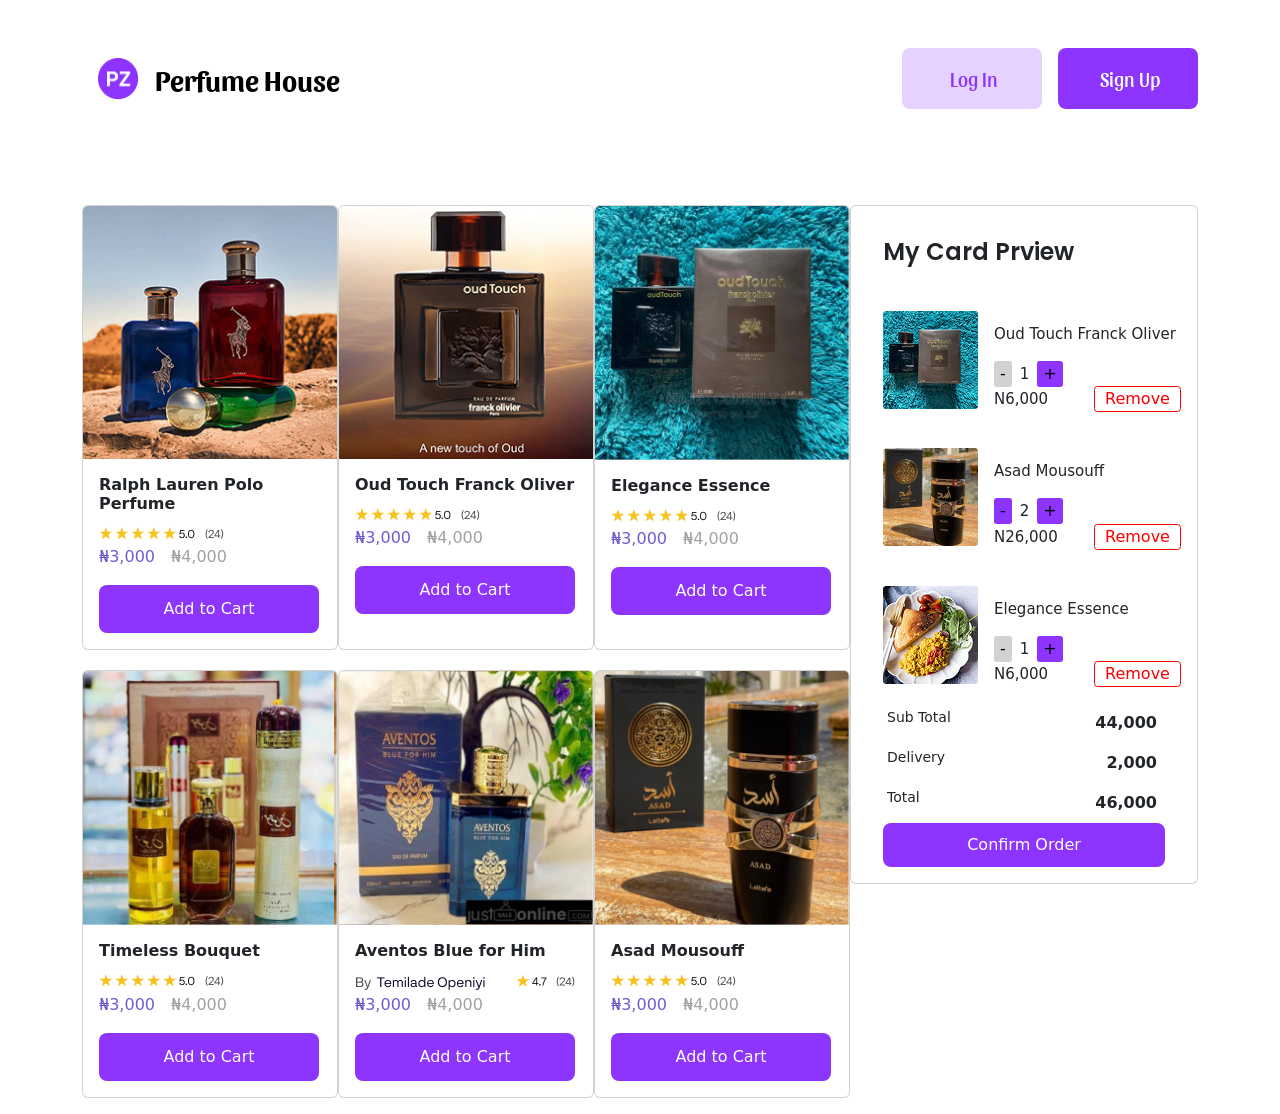
==== commit 3134f6d6: "fixes: worked on project + issue" ====
--- a/index.html
+++ b/index.html
@@ -25,7 +25,7 @@
       <div class="collapse navbar-collapse" id="navbarSupportedContent">
         <ul class="navbar-nav me-auto mb-2 mb-lg-0">
         </ul>
-        <div class="d-flex gap-3">
+        <div class="d-flex gap-3 nav-btn-div">
           <a href="login.html" class="btn btn-outline-success" id="btn-1">
             Log In
           </a>
@@ -177,7 +177,7 @@
 
                 <div class="d-flex gap-2 align-items-center mcp-num">
                   <button class="minus-btn">-</button>
-                  <p class="mt-3">1</p><button class="plus-btn">+</button>
+                  <p class="mt-3">2</p><button class="plus-btn">+</button>
                 </div>
                 <div class="d-flex justify-content-between mcp-div-3">
                   <p>N26,000</p><button class="remove-btn">Remove</button>
@@ -231,6 +231,8 @@
     </div>
   </main>
 
+  <!--  -->
+
   <script src="https://cdn.jsdelivr.net/npm/bootstrap@5.3.8/dist/js/bootstrap.bundle.min.js"
     integrity="sha384-FKyoEForCGlyvwx9Hj09JcYn3nv7wiPVlz7YYwJrWVcXK/BmnVDxM+D2scQbITxI"
     crossorigin="anonymous"></script>
--- a/style.css
+++ b/style.css
@@ -212,6 +212,8 @@
 }
 
 @media (max-width: 425px) {
+/* Nav */
+
   .navbar {
     padding: 1rem 0;
   }
@@ -225,16 +227,26 @@
     flex-direction: column;
     align-items: center;
   }
-  nav form #btn-1 {
+  .nav-btn-div {
+display: flex;
+flex-direction: column;
+justify-content: center;
+align-items: center;
+  }
+
+  nav #btn-1 {
     margin-top: 2rem;
     width: 300px;
     height: 61px;
   }
 
-  nav form #btn-2 {
+  nav #btn-2 {
     width: 300px;
     height: 61px;
   }
+
+  /* Main */
+
   main {
     display: flex;
     flex-direction: column;
@@ -301,4 +313,6 @@
     font-weight: 500;
     font-size: 20.88px;
   }
-}
+
+
+}
